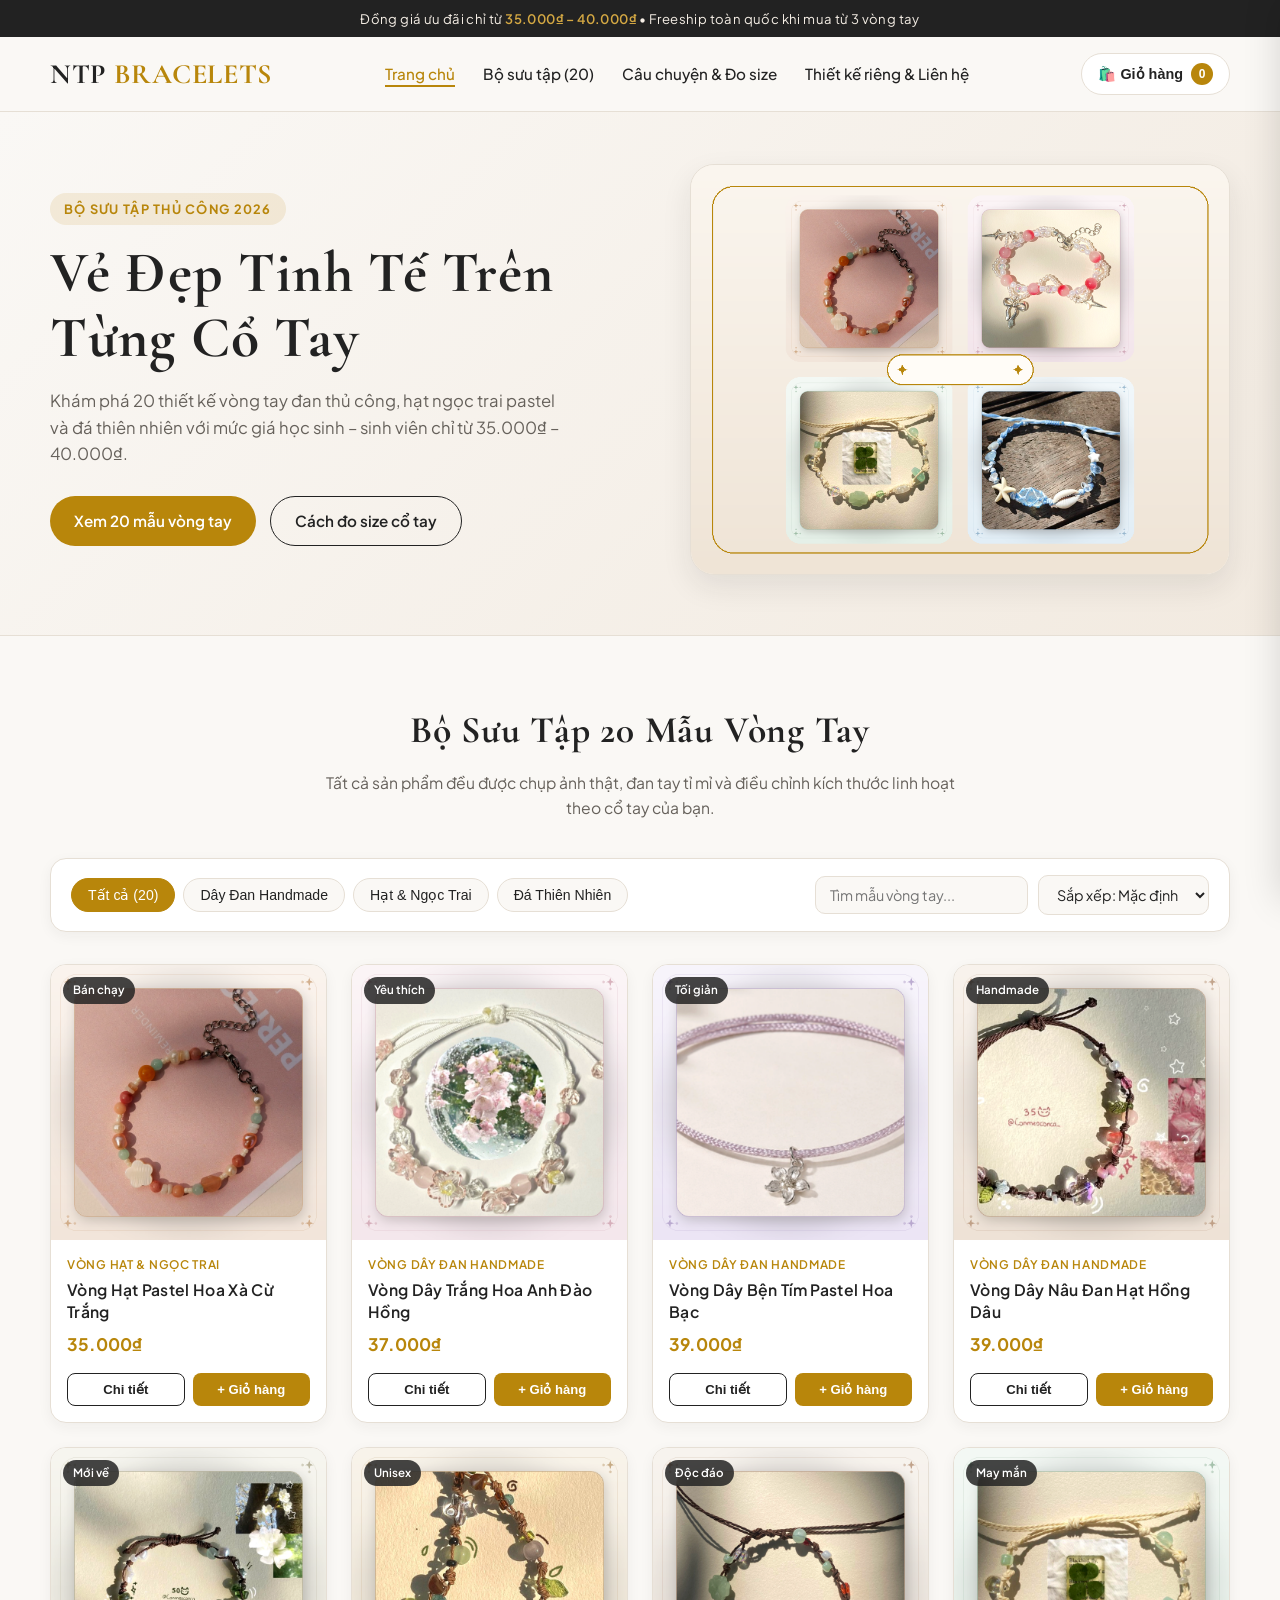
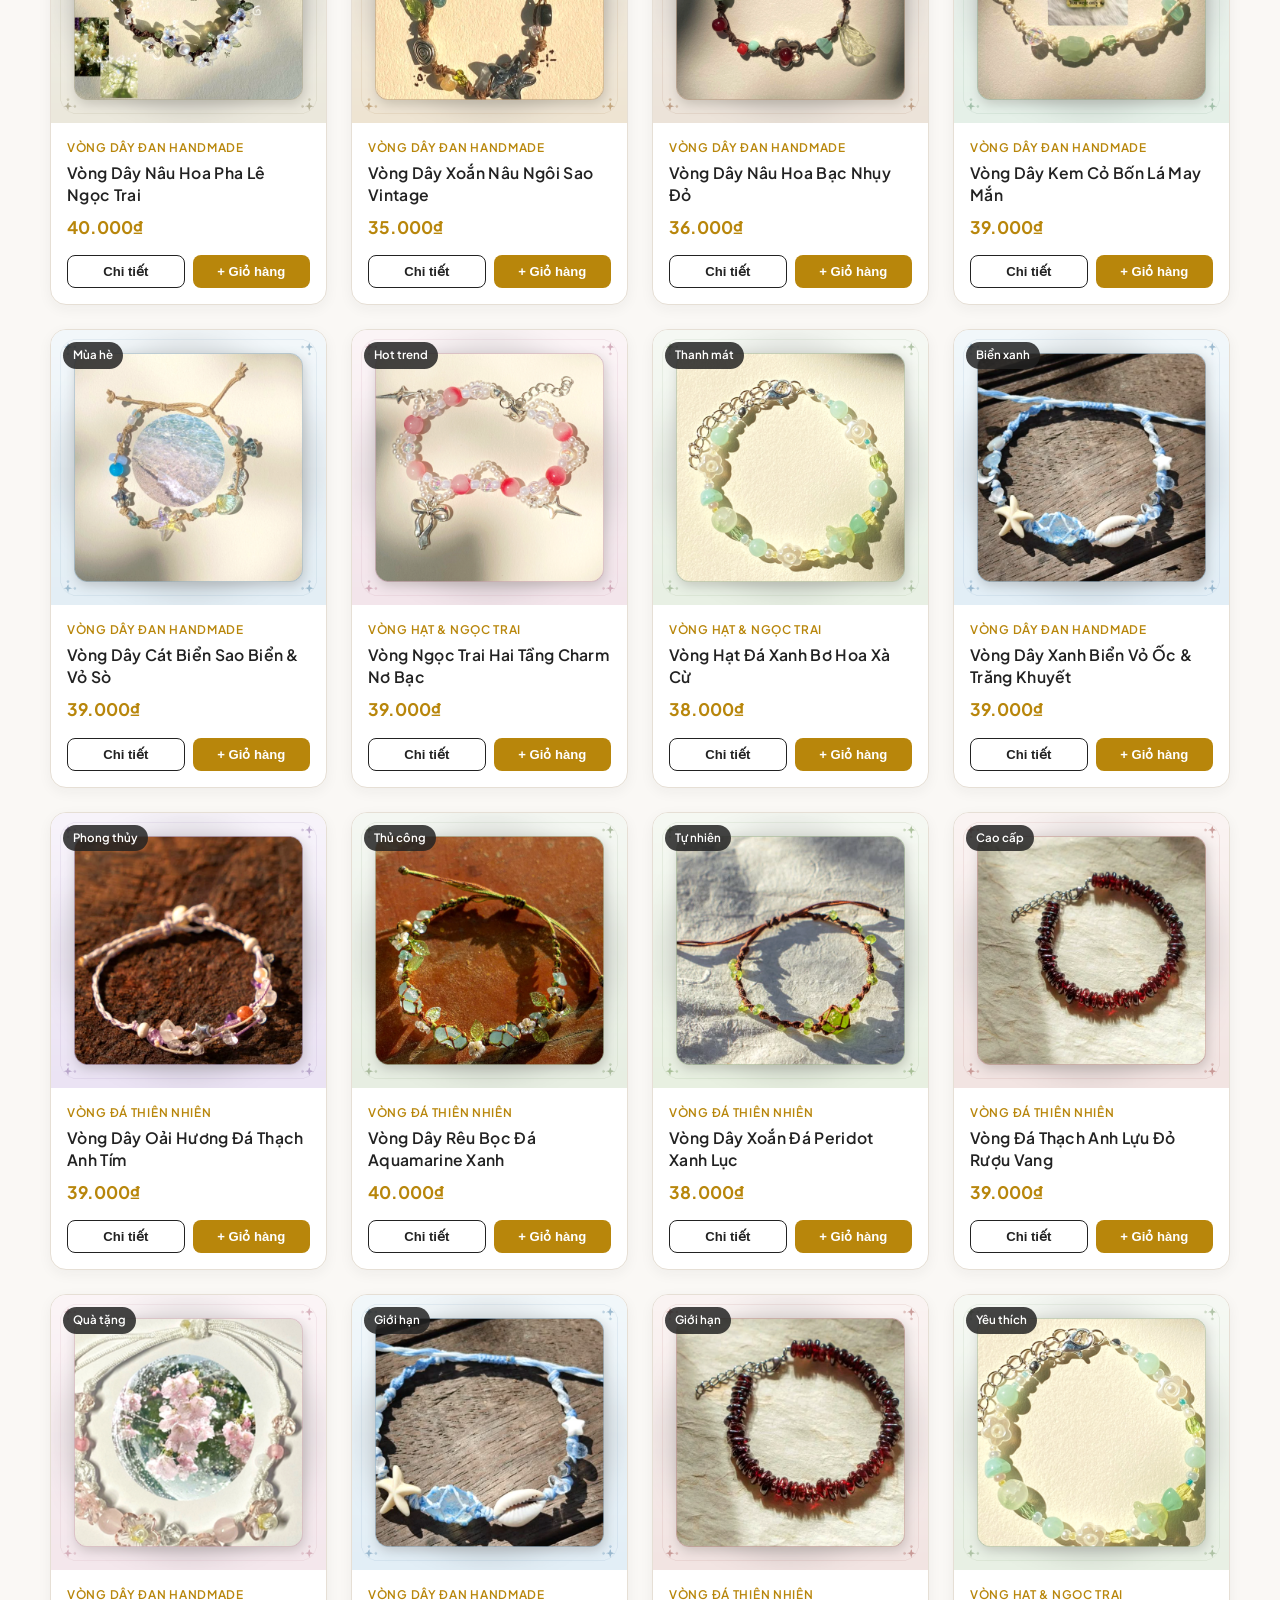
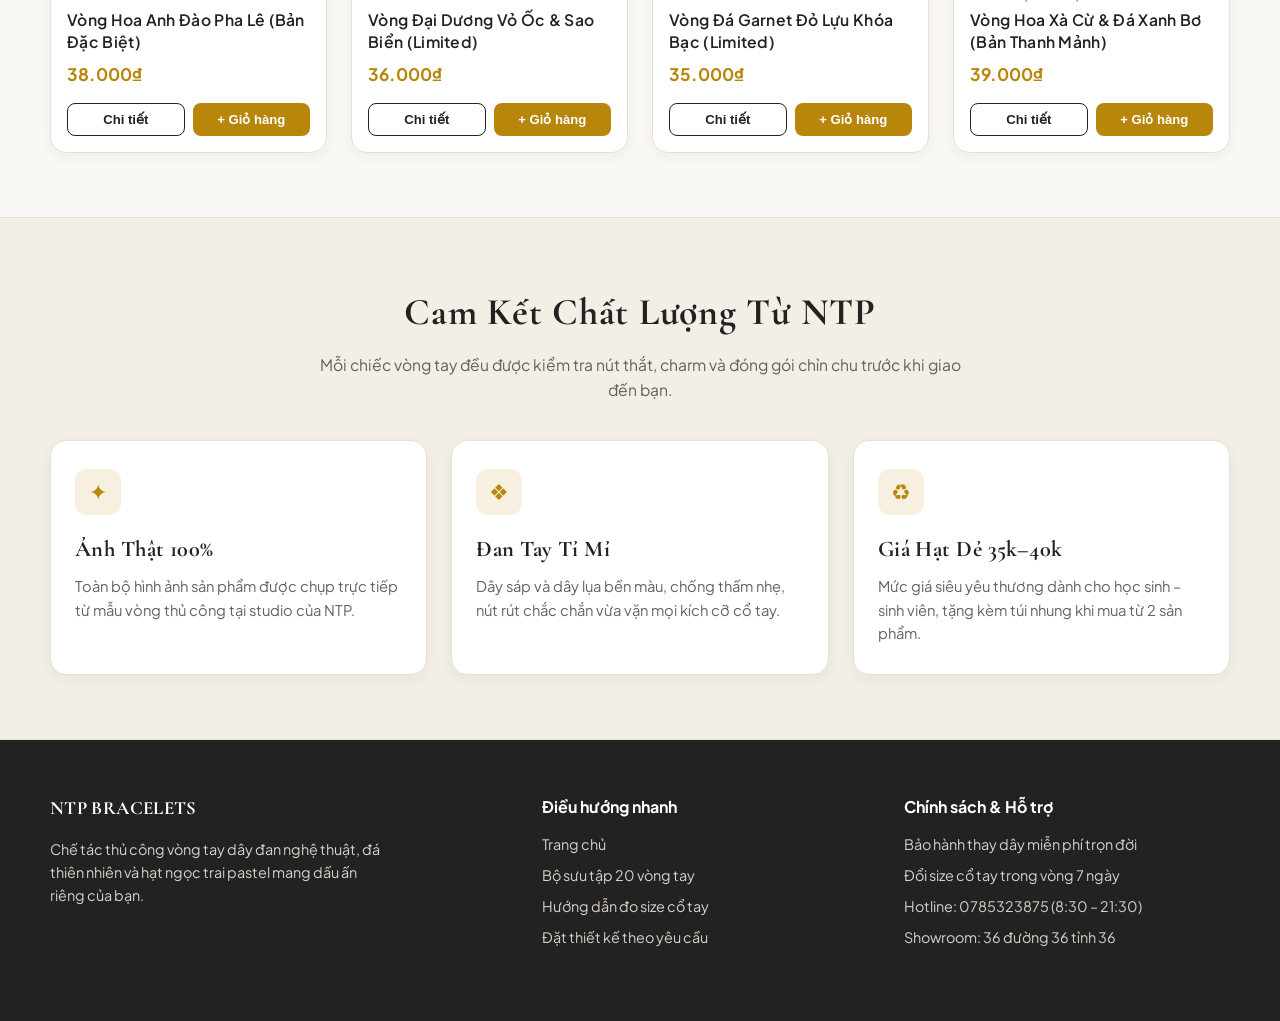
==== index.html @ 9c03d667 "first commit" ====
<!DOCTYPE html>
<html lang="vi">
<head>
  <meta charset="UTF-8">
  <meta name="viewport" content="width=device-width, initial-scale=1.0">
  <title>NTP Bracelets | Trang Sức Vòng Tay Thủ Công Tinh Tế</title>
  <link rel="stylesheet" href="Styles/style.css">
</head>
<body>
  <div class="top-bar">
    Đồng giá ưu đãi chỉ từ <span>35.000₫ – 40.000₫</span> • Freeship toàn quốc khi mua từ 3 vòng tay
  </div>
  <header class="site-header">
    <div class="container nav-wrapper">
      <a href="index.html" class="brand-logo">NTP <span>BRACELETS</span></a>
      <ul class="nav-links" id="navLinks">
        <li><a href="index.html" class="active">Trang chủ</a></li>
        <li><a href="products.html" >Bộ sưu tập (20)</a></li>
        <li><a href="about.html" >Câu chuyện & Đo size</a></li>
        <li><a href="contact.html" >Thiết kế riêng & Liên hệ</a></li>
      </ul>
      <div class="nav-actions">
        <button class="cart-btn" onclick="openCartDrawer()" aria-label="Mở giỏ hàng">
          🛍️ Giỏ hàng <span class="cart-badge" id="cartCount">0</span>
        </button>
        <button class="mobile-menu-btn" id="mobileMenuBtn" aria-label="Menu">☰</button>
      </div>
    </div>
  </header>

  <section class="hero">
    <div class="container hero-grid">
      <div>
        <span class="hero-tag">Bộ Sưu Tập Thủ Công 2026</span>
        <h1>Vẻ Đẹp Tinh Tế Trên Từng Cổ Tay</h1>
        <p>Khám phá 20 thiết kế vòng tay đan thủ công, hạt ngọc trai pastel và đá thiên nhiên với mức giá học sinh – sinh viên chỉ từ 35.000₫ – 40.000₫.</p>
        <div class="hero-cta-group">
          <a href="#featured" class="btn btn-primary">Xem 20 mẫu vòng tay</a>
          <a href="about.html" class="btn btn-outline">Cách đo size cổ tay</a>
        </div>
      </div>
      <div class="hero-media">
        <img src="Images/hero-banner.png" alt="Bộ sưu tập vòng tay NTP Bracelets">
      </div>
    </div>
  </section>

  <section class="section" id="featured">
    <div class="container">
      <div class="section-header">
        <h2>Bộ Sưu Tập 20 Mẫu Vòng Tay</h2>
        <p>Tất cả sản phẩm đều được chụp ảnh thật, đan tay tỉ mỉ và điều chỉnh kích thước linh hoạt theo cổ tay của bạn.</p>
      </div>

      <div class="toolbar">
        <div class="filter-pills">
          <button class="filter-btn active" data-category="Tất cả">Tất cả (20)</button>
          <button class="filter-btn" data-category="Vòng Dây Đan Handmade">Dây Đan Handmade</button>
          <button class="filter-btn" data-category="Vòng Hạt & Ngọc Trai">Hạt & Ngọc Trai</button>
          <button class="filter-btn" data-category="Vòng Đá Thiên Nhiên">Đá Thiên Nhiên</button>
        </div>
        <div class="toolbar-controls">
          <input type="text" id="searchInput" class="search-input" placeholder="Tìm mẫu vòng tay...">
          <select id="sortSelect" class="sort-select">
            <option value="default">Sắp xếp: Mặc định</option>
            <option value="price-asc">Giá: Thấp đến Cao</option>
            <option value="price-desc">Giá: Cao đến Thấp</option>
          </select>
        </div>
      </div>

      <div class="product-grid" id="productGrid"></div>
    </div>
  </section>

  <section class="section section-alt">
    <div class="container">
      <div class="section-header">
        <h2>Cam Kết Chất Lượng Từ NTP</h2>
        <p>Mỗi chiếc vòng tay đều được kiểm tra nút thắt, charm và đóng gói chỉn chu trước khi giao đến bạn.</p>
      </div>
      <div class="info-grid-3">
        <div class="feature-card">
          <div class="feature-icon">✦</div>
          <h3>Ảnh Thật 100%</h3>
          <p>Toàn bộ hình ảnh sản phẩm được chụp trực tiếp từ mẫu vòng thủ công tại studio của NTP.</p>
        </div>
        <div class="feature-card">
          <div class="feature-icon">❖</div>
          <h3>Đan Tay Tỉ Mỉ</h3>
          <p>Dây sáp và dây lụa bền màu, chống thấm nhẹ, nút rút chắc chắn vừa vặn mọi kích cỡ cổ tay.</p>
        </div>
        <div class="feature-card">
          <div class="feature-icon">♻</div>
          <h3>Giá Hạt Dẻ 35k–40k</h3>
          <p>Mức giá siêu yêu thương dành cho học sinh – sinh viên, tặng kèm túi nhung khi mua từ 2 sản phẩm.</p>
        </div>
      </div>
    </div>
  </section>

  <div class="backdrop" id="globalBackdrop" onclick="closeAllModals()"></div>

  <div class="modal" id="productModal" role="dialog" aria-modal="true">
    <div class="modal-grid">
      <div class="modal-img">
        <img id="modalImg" src="Images/bracelet-01.png" alt="Chi tiết vòng tay">
      </div>
      <div class="modal-content">
        <button class="close-btn" onclick="closeAllModals()" aria-label="Đóng">✕</button>
        <div class="product-cat" id="modalCat">Vòng Dây Đan Handmade</div>
        <h2 id="modalTitle" style="font-size:1.75rem; margin-bottom:8px;">Tên sản phẩm</h2>
        <div id="modalPrice" style="font-size:1.25rem; font-weight:700; color:var(--gold); margin-bottom:12px;">38.000₫</div>
        <p id="modalDesc" style="font-size:0.92rem; color:var(--text-muted); margin-bottom:10px;"></p>
        <p style="font-size:0.86rem; margin-bottom:14px;"><strong>Chất liệu:</strong> <span id="modalMaterial"></span></p>
        <div>
          <strong style="font-size:0.88rem;">Chọn kích thước cổ tay:</strong>
          <div class="size-options">
            <button type="button" class="size-chip" data-size="15cm">15cm</button>
            <button type="button" class="size-chip active" data-size="16cm">16cm</button>
            <button type="button" class="size-chip" data-size="17cm">17cm</button>
          </div>
        </div>
        <button class="btn btn-primary" id="modalAddToCart" style="width:100%;">Thêm vào giỏ hàng</button>
      </div>
    </div>
  </div>

  <aside class="cart-drawer" id="cartDrawer" aria-label="Giỏ hàng">
    <div class="cart-header">
      <h3 style="font-size:1.5rem;">Giỏ hàng của bạn</h3>
      <button class="close-btn" style="position:static;" onclick="closeAllModals()">✕</button>
    </div>
    <div class="cart-items" id="cartItemsList"></div>
    <div class="cart-footer">
      <div class="cart-total-row">
        <span>Tổng thanh toán:</span>
        <span id="cartTotal" style="color:var(--gold);">0₫</span>
      </div>
      <form id="checkoutForm">
        <div class="form-group" style="margin-bottom:10px;">
          <input type="text" id="custName" class="form-control" placeholder="Họ và tên người nhận" required>
        </div>
        <div class="form-group" style="margin-bottom:10px;">
          <input type="tel" id="custPhone" class="form-control" placeholder="Số điện thoại nhận hàng" required>
        </div>
        <div class="form-group" style="margin-bottom:12px;">
          <select id="payMethod" class="form-control">
            <option value="COD">Thanh toán khi nhận hàng (COD)</option>
            <option value="BANK">Chuyển khoản ngân hàng / QR</option>
          </select>
        </div>
        <button type="submit" class="btn btn-primary" style="width:100%;">Xác nhận đặt hàng</button>
      </form>
    </div>
  </aside>

  <footer class="site-footer">
    <div class="container">
      <div class="footer-grid">
        <div>
          <h3>NTP BRACELETS</h3>
          <p style="font-size:0.9rem; max-width:340px;">Chế tác thủ công vòng tay dây đan nghệ thuật, đá thiên nhiên và hạt ngọc trai pastel mang dấu ấn riêng của bạn.</p>
        </div>
        <div>
          <h4>Điều hướng nhanh</h4>
          <ul>
            <li><a href="index.html">Trang chủ</a></li>
            <li><a href="products.html">Bộ sưu tập 20 vòng tay</a></li>
            <li><a href="about.html">Hướng dẫn đo size cổ tay</a></li>
            <li><a href="contact.html">Đặt thiết kế theo yêu cầu</a></li>
          </ul>
        </div>
        <div>
          <h4>Chính sách & Hỗ trợ</h4>
          <ul>
            <li>Bảo hành thay dây miễn phí trọn đời</li>
            <li>Đổi size cổ tay trong vòng 7 ngày</li>
            <li>Hotline: 0785323875 (8:30 – 21:30)</li>
            <li>Showroom: 36 đường 36 tỉnh 36</li>
          </ul>
        </div>
      </div>
    </div>
  </footer>

  <script src="Scripts/main.js"></script>
</body>
</html>
---- Styles/style.css ----
/* ==========================================================================
   NTP BRACELETS - Stylesheet Chính (UTF-8)
   Thư mục: Styles/style.css
   ========================================================================== */
@import url('https://fonts.googleapis.com/css2?family=Cormorant+Garamond:ital,wght@0,500;0,600;0,700;1,500&family=Plus+Jakarta+Sans:wght@400;500;600;700&display=swap');

:root {
  --bg-cream: #FAF8F5;
  --bg-sand: #F3EEE6;
  --surface: #FFFFFF;
  --gold: #B8860B;
  --gold-light: #D4A843;
  --gold-soft: rgba(184, 134, 11, 0.12);
  --charcoal: #222222;
  --text-muted: #66615B;
  --border: #E6DFD5;
  --shadow-sm: 0 4px 14px rgba(34, 34, 34, 0.05);
  --shadow-md: 0 12px 30px rgba(34, 34, 34, 0.09);
  --radius: 16px;
  --transition: all 0.28s cubic-bezier(0.25, 0.8, 0.25, 1);
}

* {
  box-sizing: border-box;
  margin: 0;
  padding: 0;
}

html {
  scroll-behavior: smooth;
}

body {
  font-family: 'Plus Jakarta Sans', -apple-system, BlinkMacSystemFont, sans-serif;
  background-color: var(--bg-cream);
  color: var(--charcoal);
  line-height: 1.6;
  overflow-x: hidden;
}

h1, h2, h3, .brand-logo {
  font-family: 'Cormorant Garamond', Georgia, serif;
  letter-spacing: 0.02em;
}

a {
  text-decoration: none;
  color: inherit;
}

img {
  max-width: 100%;
  display: block;
}

.container {
  width: 100%;
  max-width: 1220px;
  margin: 0 auto;
  padding: 0 20px;
}

/* Top Announcement Bar */
.top-bar {
  background: var(--charcoal);
  color: #F6EFE6;
  text-align: center;
  font-size: 0.82rem;
  padding: 8px 16px;
  letter-spacing: 0.03em;
}

.top-bar span {
  color: var(--gold-light);
  font-weight: 600;
}

/* Header & Navigation */
.site-header {
  position: sticky;
  top: 0;
  z-index: 900;
  background: rgba(250, 248, 245, 0.94);
  backdrop-filter: blur(12px);
  border-bottom: 1px solid var(--border);
}

.nav-wrapper {
  display: flex;
  align-items: center;
  justify-content: space-between;
  height: 74px;
  gap: 20px;
}

.brand-logo {
  font-size: 1.75rem;
  font-weight: 700;
  color: var(--charcoal);
  display: flex;
  align-items: center;
  gap: 8px;
}

.brand-logo span {
  color: var(--gold);
}

.nav-links {
  display: flex;
  align-items: center;
  gap: 28px;
  list-style: none;
}

.nav-links a {
  font-size: 0.95rem;
  font-weight: 500;
  color: var(--charcoal);
  position: relative;
  padding: 4px 0;
  transition: var(--transition);
}

.nav-links a:hover,
.nav-links a.active {
  color: var(--gold);
}

.nav-links a::after {
  content: "";
  position: absolute;
  left: 0;
  bottom: 0;
  width: 0;
  height: 2px;
  background: var(--gold);
  transition: var(--transition);
}

.nav-links a:hover::after,
.nav-links a.active::after {
  width: 100%;
}

.nav-actions {
  display: flex;
  align-items: center;
  gap: 12px;
}

.cart-btn {
  display: inline-flex;
  align-items: center;
  gap: 8px;
  background: var(--surface);
  border: 1px solid var(--border);
  padding: 9px 16px;
  border-radius: 999px;
  font-weight: 600;
  font-size: 0.9rem;
  cursor: pointer;
  transition: var(--transition);
  color: var(--charcoal);
}

.cart-btn:hover {
  border-color: var(--gold);
  color: var(--gold);
  box-shadow: var(--shadow-sm);
}

.cart-badge {
  background: var(--gold);
  color: #fff;
  font-size: 0.75rem;
  font-weight: 700;
  min-width: 22px;
  height: 22px;
  border-radius: 50%;
  display: inline-flex;
  align-items: center;
  justify-content: center;
  padding: 0 5px;
}

.mobile-menu-btn {
  display: none;
  background: none;
  border: 1px solid var(--border);
  border-radius: 8px;
  padding: 7px 11px;
  font-size: 1.2rem;
  cursor: pointer;
}

/* Hero Section */
.hero {
  padding: 52px 0 60px;
  background: linear-gradient(135deg, #FAF8F5 0%, #F2EAE0 100%);
  border-bottom: 1px solid var(--border);
}

.hero-grid {
  display: grid;
  grid-template-columns: 1.05fr 0.95fr;
  align-items: center;
  gap: 44px;
}

.hero-tag {
  display: inline-block;
  background: var(--gold-soft);
  color: var(--gold);
  font-size: 0.8rem;
  font-weight: 700;
  text-transform: uppercase;
  letter-spacing: 0.1em;
  padding: 6px 14px;
  border-radius: 999px;
  margin-bottom: 16px;
}

.hero h1 {
  font-size: clamp(2.4rem, 4.5vw, 3.6rem);
  line-height: 1.12;
  margin-bottom: 18px;
  color: var(--charcoal);
}

.hero p {
  color: var(--text-muted);
  font-size: 1.04rem;
  max-width: 520px;
  margin-bottom: 28px;
}

.hero-cta-group {
  display: flex;
  flex-wrap: wrap;
  gap: 14px;
}

.btn {
  display: inline-flex;
  align-items: center;
  justify-content: center;
  gap: 8px;
  padding: 12px 24px;
  border-radius: 999px;
  font-weight: 600;
  font-size: 0.95rem;
  cursor: pointer;
  border: none;
  transition: var(--transition);
}

.btn-primary {
  background: var(--gold);
  color: #fff;
}

.btn-primary:hover {
  background: #9B7008;
  transform: translateY(-2px);
  box-shadow: 0 8px 20px rgba(184, 134, 11, 0.25);
}

.btn-outline {
  background: transparent;
  border: 1.5px solid var(--charcoal);
  color: var(--charcoal);
}

.btn-outline:hover {
  background: var(--charcoal);
  color: #fff;
}

.hero-media {
  position: relative;
  border-radius: 24px;
  overflow: hidden;
  box-shadow: var(--shadow-md);
  border: 1px solid var(--border);
  background: #FAF5EE;
}

.hero-media img {
  width: 100%;
  height: auto;
  object-fit: cover;
}

/* Section Headers */
.section {
  padding: 64px 0;
}

.section-alt {
  background: var(--bg-sand);
  border-top: 1px solid var(--border);
  border-bottom: 1px solid var(--border);
}

.section-header {
  text-align: center;
  max-width: 660px;
  margin: 0 auto 38px;
}

.section-header h2 {
  font-size: 2.35rem;
  margin-bottom: 10px;
}

.section-header p {
  color: var(--text-muted);
  font-size: 0.98rem;
}

/* Filter & Search Bar */
.toolbar {
  display: flex;
  flex-wrap: wrap;
  align-items: center;
  justify-content: space-between;
  gap: 16px;
  margin-bottom: 32px;
  background: var(--surface);
  padding: 16px 20px;
  border-radius: var(--radius);
  border: 1px solid var(--border);
  box-shadow: var(--shadow-sm);
}

.filter-pills {
  display: flex;
  flex-wrap: wrap;
  gap: 8px;
}

.filter-btn {
  padding: 8px 16px;
  border-radius: 999px;
  border: 1px solid var(--border);
  background: var(--bg-cream);
  color: var(--charcoal);
  font-size: 0.88rem;
  font-weight: 500;
  cursor: pointer;
  transition: var(--transition);
}

.filter-btn:hover,
.filter-btn.active {
  background: var(--gold);
  color: #fff;
  border-color: var(--gold);
}

.toolbar-controls {
  display: flex;
  flex-wrap: wrap;
  gap: 10px;
  align-items: center;
}

.search-input,
.sort-select,
.form-control {
  padding: 9px 14px;
  border-radius: 10px;
  border: 1px solid var(--border);
  background: var(--bg-cream);
  font-family: inherit;
  font-size: 0.9rem;
  color: var(--charcoal);
  outline: none;
  transition: var(--transition);
}

.search-input:focus,
.sort-select:focus,
.form-control:focus {
  border-color: var(--gold);
  background: #fff;
}

/* Product Grid & Cards (20 Products) */
.product-grid {
  display: grid;
  grid-template-columns: repeat(4, 1fr);
  gap: 24px;
}

.product-card {
  background: var(--surface);
  border: 1px solid var(--border);
  border-radius: var(--radius);
  overflow: hidden;
  display: flex;
  flex-direction: column;
  transition: var(--transition);
  box-shadow: var(--shadow-sm);
}

.product-card:hover {
  transform: translateY(-5px);
  box-shadow: var(--shadow-md);
  border-color: #D6C7B2;
}

.product-thumb {
  position: relative;
  aspect-ratio: 1 / 1;
  overflow: hidden;
  background: #FAF6F0;
  cursor: pointer;
}

.product-thumb img {
  width: 100%;
  height: 100%;
  object-fit: cover;
  transition: transform 0.45s ease;
}

.product-card:hover .product-thumb img {
  transform: scale(1.04);
}

.product-badge {
  position: absolute;
  top: 12px;
  left: 12px;
  background: rgba(34, 34, 34, 0.84);
  color: #fff;
  font-size: 0.72rem;
  font-weight: 600;
  padding: 4px 10px;
  border-radius: 999px;
  z-index: 2;
}

.product-body {
  padding: 16px;
  display: flex;
  flex-direction: column;
  flex: 1;
}

.product-cat {
  font-size: 0.74rem;
  text-transform: uppercase;
  letter-spacing: 0.06em;
  color: var(--gold);
  font-weight: 600;
  margin-bottom: 4px;
}

.product-title {
  font-family: 'Plus Jakarta Sans', sans-serif;
  font-size: 0.98rem;
  font-weight: 600;
  margin-bottom: 8px;
  color: var(--charcoal);
  cursor: pointer;
  line-height: 1.4;
}

.product-title:hover {
  color: var(--gold);
}

.product-price {
  font-size: 1.08rem;
  font-weight: 700;
  color: var(--gold);
  margin-bottom: 14px;
}

.product-actions {
  margin-top: auto;
  display: grid;
  grid-template-columns: 1fr 1fr;
  gap: 8px;
}

.btn-sm {
  padding: 8px 10px;
  font-size: 0.82rem;
  border-radius: 8px;
}

/* Info Cards / Features / Size Guide */
.info-grid-3 {
  display: grid;
  grid-template-columns: repeat(3, 1fr);
  gap: 24px;
}

.feature-card {
  background: var(--surface);
  border: 1px solid var(--border);
  border-radius: var(--radius);
  padding: 28px 24px;
  box-shadow: var(--shadow-sm);
}

.feature-icon {
  width: 46px;
  height: 46px;
  border-radius: 12px;
  background: var(--gold-soft);
  color: var(--gold);
  display: flex;
  align-items: center;
  justify-content: center;
  font-size: 1.35rem;
  margin-bottom: 16px;
}

.feature-card h3 {
  font-size: 1.4rem;
  margin-bottom: 8px;
}

.feature-card p {
  color: var(--text-muted);
  font-size: 0.92rem;
}

/* Tables (Size Guide) */
.size-table-wrap {
  overflow-x: auto;
  background: var(--surface);
  border-radius: var(--radius);
  border: 1px solid var(--border);
  box-shadow: var(--shadow-sm);
}

.size-table {
  width: 100%;
  border-collapse: collapse;
  text-align: left;
}

.size-table th,
.size-table td {
  padding: 14px 18px;
  border-bottom: 1px solid var(--border);
  font-size: 0.93rem;
}

.size-table th {
  background: var(--bg-sand);
  font-weight: 700;
}

/* Contact / Custom Design Layout */
.two-col-grid {
  display: grid;
  grid-template-columns: 1fr 1fr;
  gap: 36px;
  align-items: start;
}

.card-box {
  background: var(--surface);
  border: 1px solid var(--border);
  border-radius: var(--radius);
  padding: 28px;
  box-shadow: var(--shadow-sm);
}

.form-group {
  margin-bottom: 16px;
}

.form-group label {
  display: block;
  font-size: 0.88rem;
  font-weight: 600;
  margin-bottom: 6px;
}

.form-group .form-control {
  width: 100%;
}

/* Modal & Cart Drawer */
.backdrop {
  position: fixed;
  inset: 0;
  background: rgba(20, 18, 15, 0.55);
  z-index: 1000;
  opacity: 0;
  visibility: hidden;
  transition: var(--transition);
}

.backdrop.open {
  opacity: 1;
  visibility: visible;
}

.modal {
  position: fixed;
  top: 50%;
  left: 50%;
  transform: translate(-50%, -46%) scale(0.96);
  width: 92%;
  max-width: 740px;
  background: var(--surface);
  border-radius: 20px;
  z-index: 1010;
  opacity: 0;
  visibility: hidden;
  transition: var(--transition);
  overflow: hidden;
  box-shadow: 0 24px 60px rgba(0, 0, 0, 0.22);
}

.modal.open {
  opacity: 1;
  visibility: visible;
  transform: translate(-50%, -50%) scale(1);
}

.modal-grid {
  display: grid;
  grid-template-columns: 1fr 1fr;
}

.modal-img img {
  width: 100%;
  height: 100%;
  min-height: 330px;
  object-fit: cover;
}

.modal-content {
  padding: 28px;
  position: relative;
}

.close-btn {
  position: absolute;
  top: 14px;
  right: 16px;
  width: 34px;
  height: 34px;
  border-radius: 50%;
  border: 1px solid var(--border);
  background: var(--bg-cream);
  font-size: 1.1rem;
  cursor: pointer;
}

.size-options {
  display: flex;
  gap: 10px;
  margin: 12px 0 20px;
}

.size-chip {
  padding: 8px 16px;
  border-radius: 8px;
  border: 1.5px solid var(--border);
  background: var(--bg-cream);
  font-weight: 600;
  cursor: pointer;
  transition: var(--transition);
}

.size-chip.active {
  border-color: var(--gold);
  background: var(--gold-soft);
  color: var(--gold);
}

/* Cart Drawer */
.cart-drawer {
  position: fixed;
  top: 0;
  right: -430px;
  width: 100%;
  max-width: 420px;
  height: 100vh;
  background: var(--surface);
  z-index: 1020;
  display: flex;
  flex-direction: column;
  box-shadow: -10px 0 35px rgba(0, 0, 0, 0.15);
  transition: right 0.32s ease;
}

.cart-drawer.open {
  right: 0;
}

.cart-header {
  padding: 20px 24px;
  border-bottom: 1px solid var(--border);
  display: flex;
  align-items: center;
  justify-content: space-between;
}

.cart-items {
  flex: 1;
  overflow-y: auto;
  padding: 20px 24px;
}

.cart-item {
  display: flex;
  gap: 14px;
  padding-bottom: 16px;
  margin-bottom: 16px;
  border-bottom: 1px solid var(--border);
}

.cart-item img {
  width: 68px;
  height: 68px;
  border-radius: 10px;
  object-fit: cover;
  border: 1px solid var(--border);
}

.cart-item-info {
  flex: 1;
}

.qty-controls {
  display: inline-flex;
  align-items: center;
  gap: 10px;
  margin-top: 8px;
  background: var(--bg-cream);
  border: 1px solid var(--border);
  border-radius: 6px;
  padding: 2px 8px;
}

.qty-controls button {
  background: none;
  border: none;
  font-weight: 700;
  cursor: pointer;
  padding: 2px 5px;
}

.cart-footer {
  padding: 20px 24px;
  border-top: 1px solid var(--border);
  background: var(--bg-cream);
}

.cart-total-row {
  display: flex;
  justify-content: space-between;
  font-weight: 700;
  font-size: 1.1rem;
  margin-bottom: 14px;
}

/* Toast Notification */
.toast {
  position: fixed;
  bottom: 24px;
  right: 24px;
  background: var(--charcoal);
  color: #fff;
  padding: 13px 20px;
  border-radius: 12px;
  font-size: 0.9rem;
  font-weight: 500;
  box-shadow: var(--shadow-md);
  z-index: 1200;
  transform: translateY(100px);
  opacity: 0;
  transition: var(--transition);
}

.toast.show {
  transform: translateY(0);
  opacity: 1;
}

/* Footer */
.site-footer {
  background: var(--charcoal);
  color: #D8D1C7;
  padding: 54px 0 28px;
}

.footer-grid {
  display: grid;
  grid-template-columns: 1.4fr 1fr 1fr;
  gap: 36px;
  margin-bottom: 36px;
}

.site-footer h3,
.site-footer h4 {
  color: #fff;
  margin-bottom: 14px;
}

.site-footer ul {
  list-style: none;
}

.site-footer li {
  margin-bottom: 8px;
  font-size: 0.9rem;
}

.site-footer a:hover {
  color: var(--gold-light);
}

.footer-bottom {
  border-top: 1px solid rgba(255, 255, 255, 0.12);
  padding-top: 20px;
  text-align: center;
  font-size: 0.84rem;
  color: #9E968B;
}

/* Responsive Breakpoints */
@media (max-width: 992px) {
  .product-grid {
    grid-template-columns: repeat(2, 1fr);
  }
  .hero-grid,
  .two-col-grid {
    grid-template-columns: 1fr;
  }
  .info-grid-3,
  .footer-grid {
    grid-template-columns: 1fr;
  }
}

@media (max-width: 768px) {
  .nav-links {
    display: none;
    position: absolute;
    top: 74px;
    left: 0;
    right: 0;
    background: var(--surface);
    flex-direction: column;
    padding: 20px;
    border-bottom: 1px solid var(--border);
  }
  .nav-links.open {
    display: flex;
  }
  .mobile-menu-btn {
    display: inline-block;
  }
  .modal-grid {
    grid-template-columns: 1fr;
  }
}

@media (max-width: 520px) {
  .product-grid {
    grid-template-columns: 1fr;
  }
}
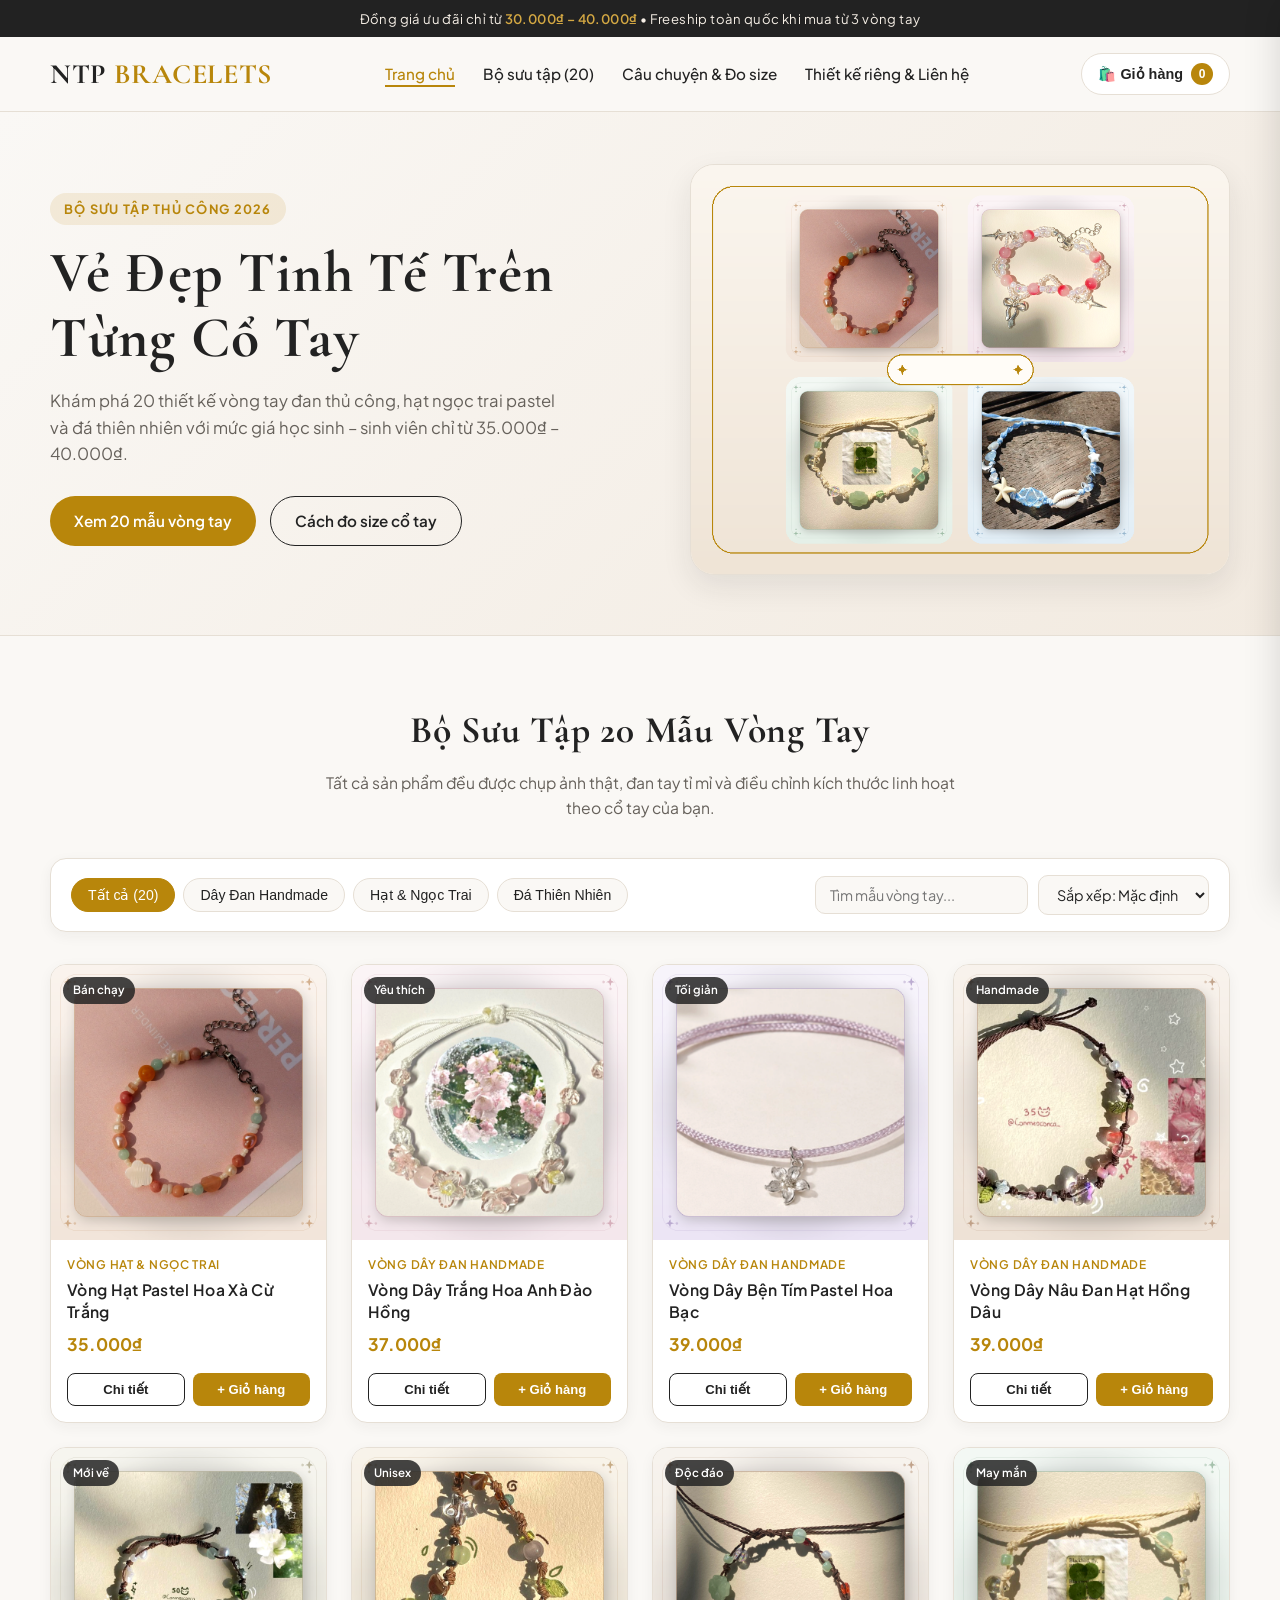
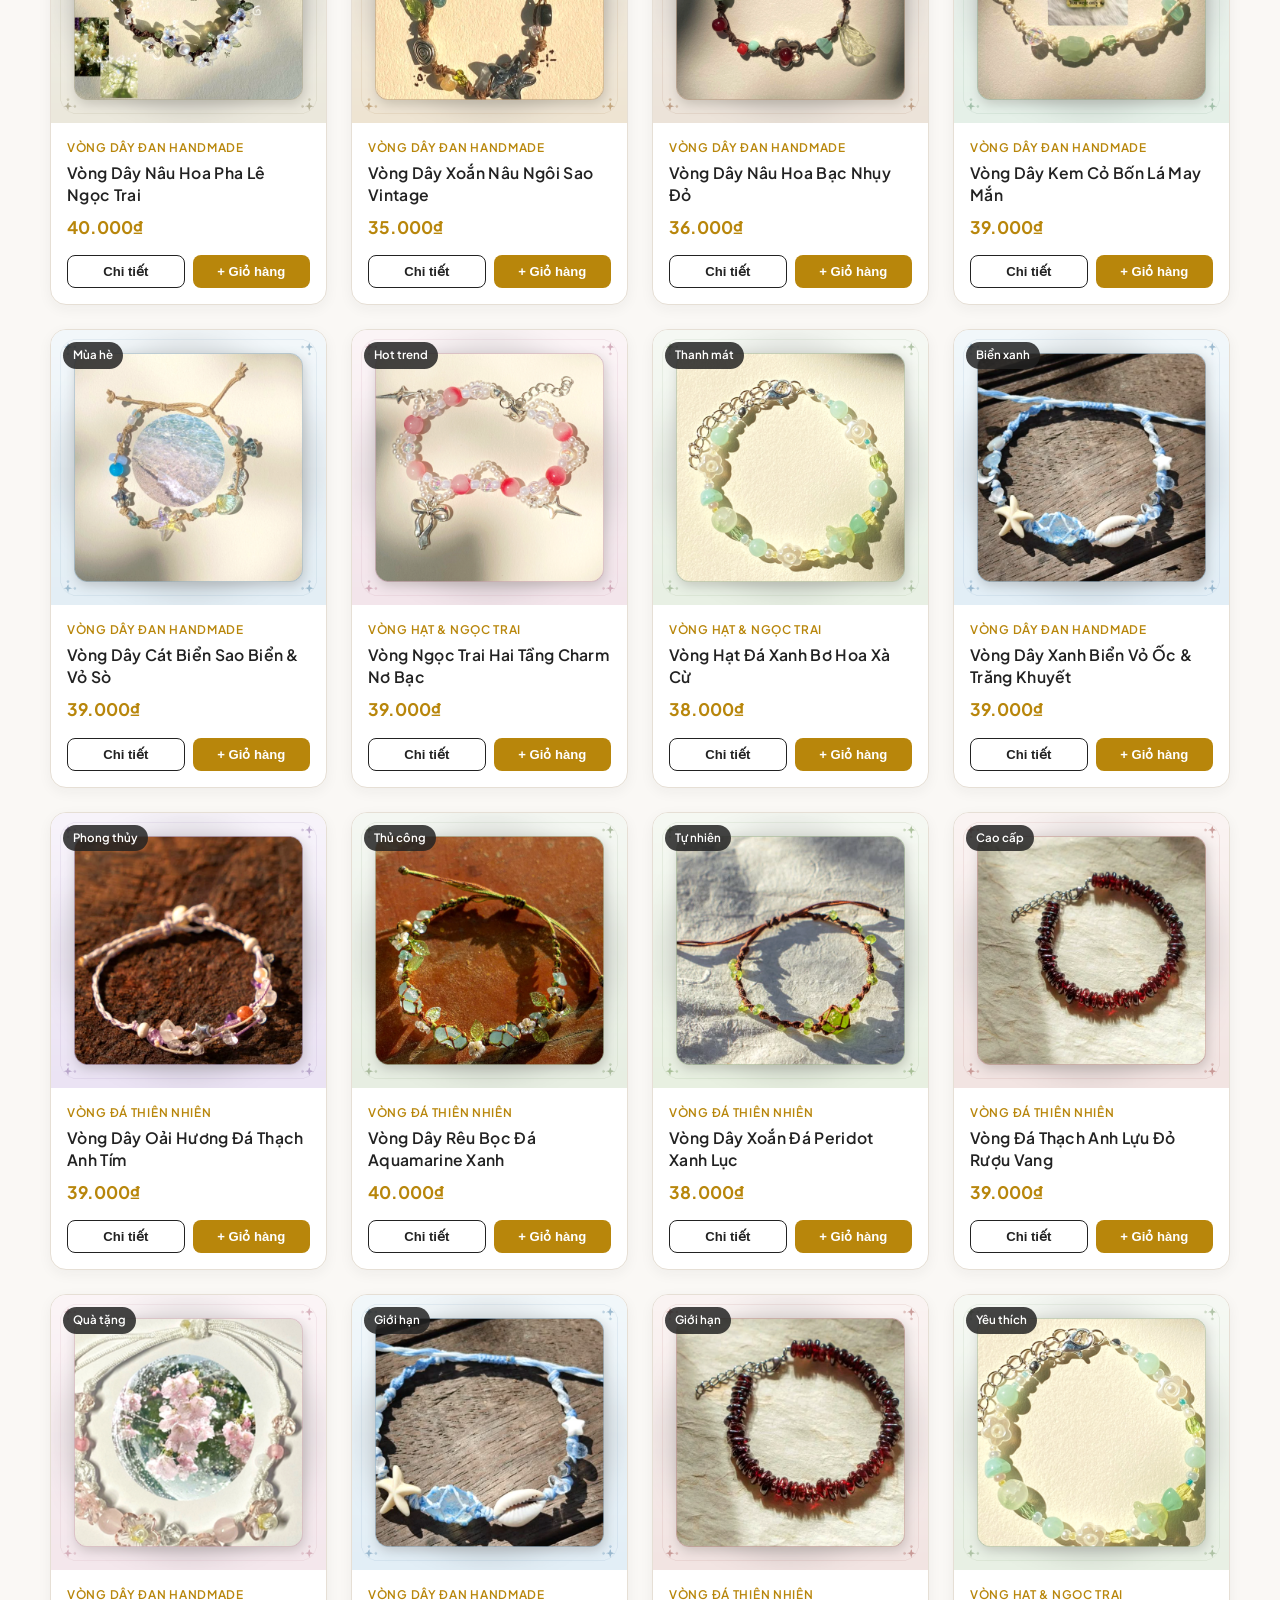
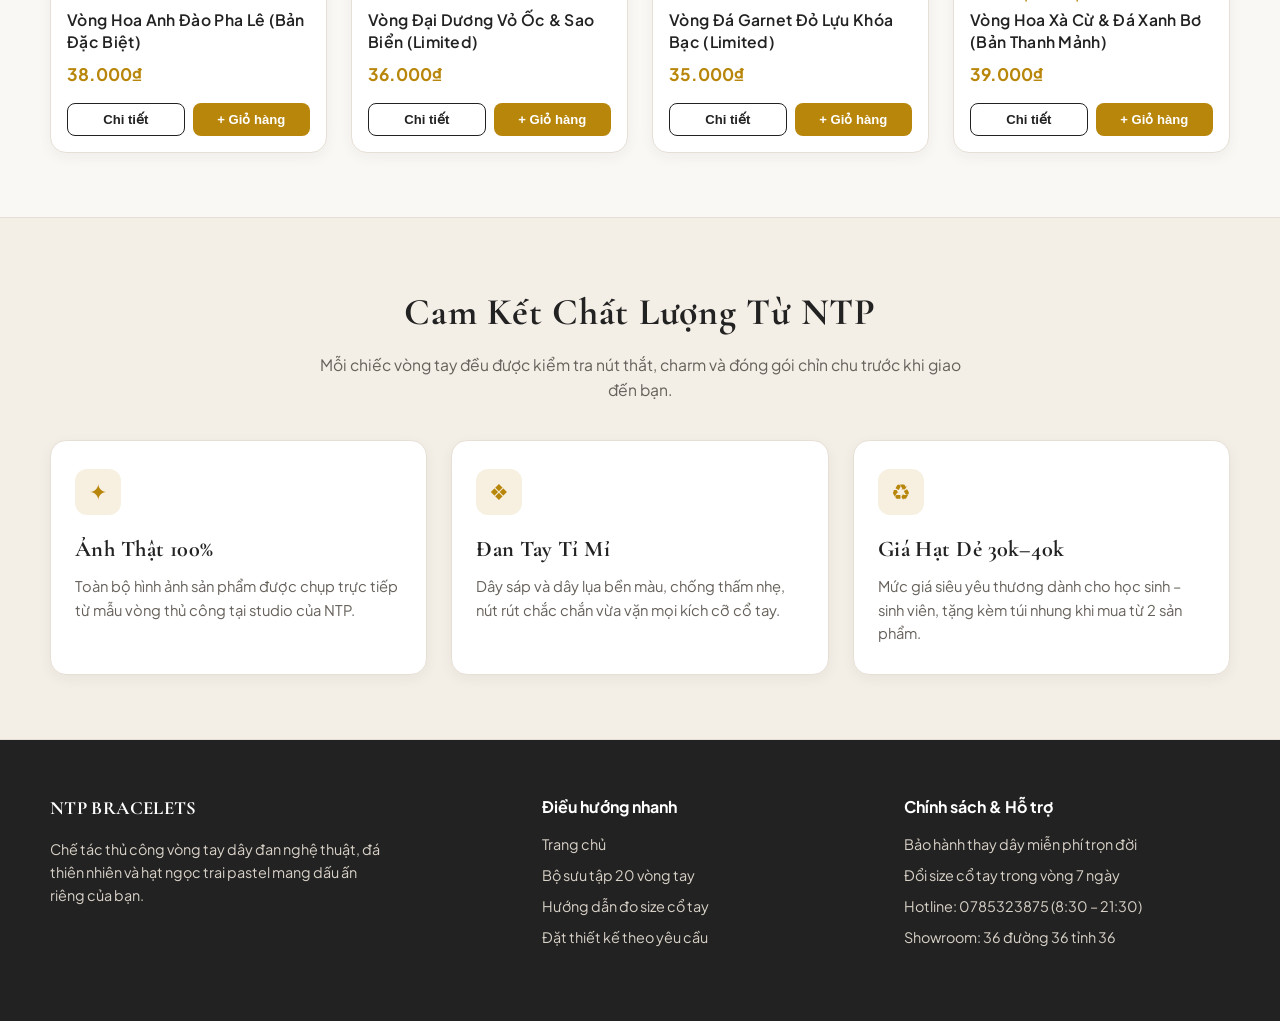
==== commit f66fd2d6: "doi gia uu dai" ====
--- a/index.html
+++ b/index.html
@@ -8,7 +8,7 @@
 </head>
 <body>
   <div class="top-bar">
-    Đồng giá ưu đãi chỉ từ <span>35.000₫ – 40.000₫</span> • Freeship toàn quốc khi mua từ 3 vòng tay
+    Đồng giá ưu đãi chỉ từ <span>30.000₫ – 40.000₫</span> • Freeship toàn quốc khi mua từ 3 vòng tay
   </div>
   <header class="site-header">
     <div class="container nav-wrapper">
@@ -92,7 +92,7 @@
         </div>
         <div class="feature-card">
           <div class="feature-icon">♻</div>
-          <h3>Giá Hạt Dẻ 35k–40k</h3>
+          <h3>Giá Hạt Dẻ 30k–40k</h3>
           <p>Mức giá siêu yêu thương dành cho học sinh – sinh viên, tặng kèm túi nhung khi mua từ 2 sản phẩm.</p>
         </div>
       </div>
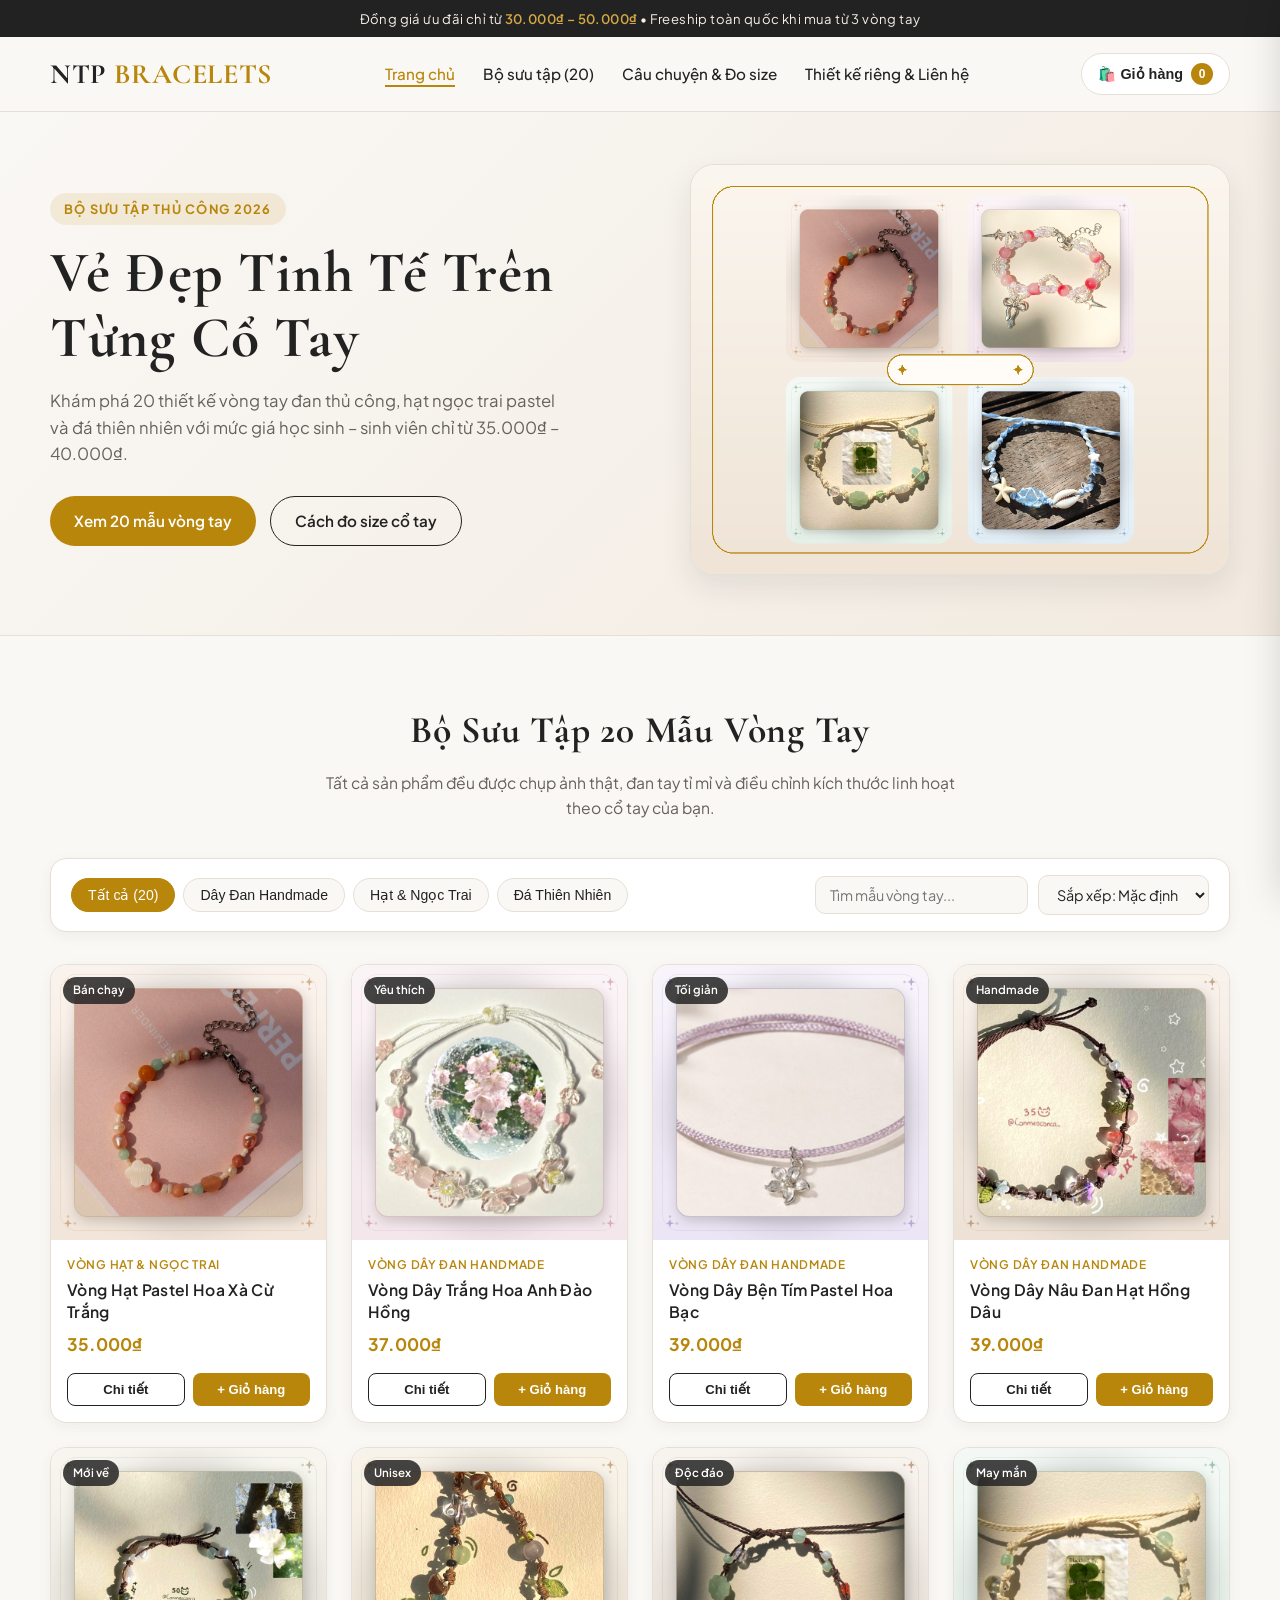
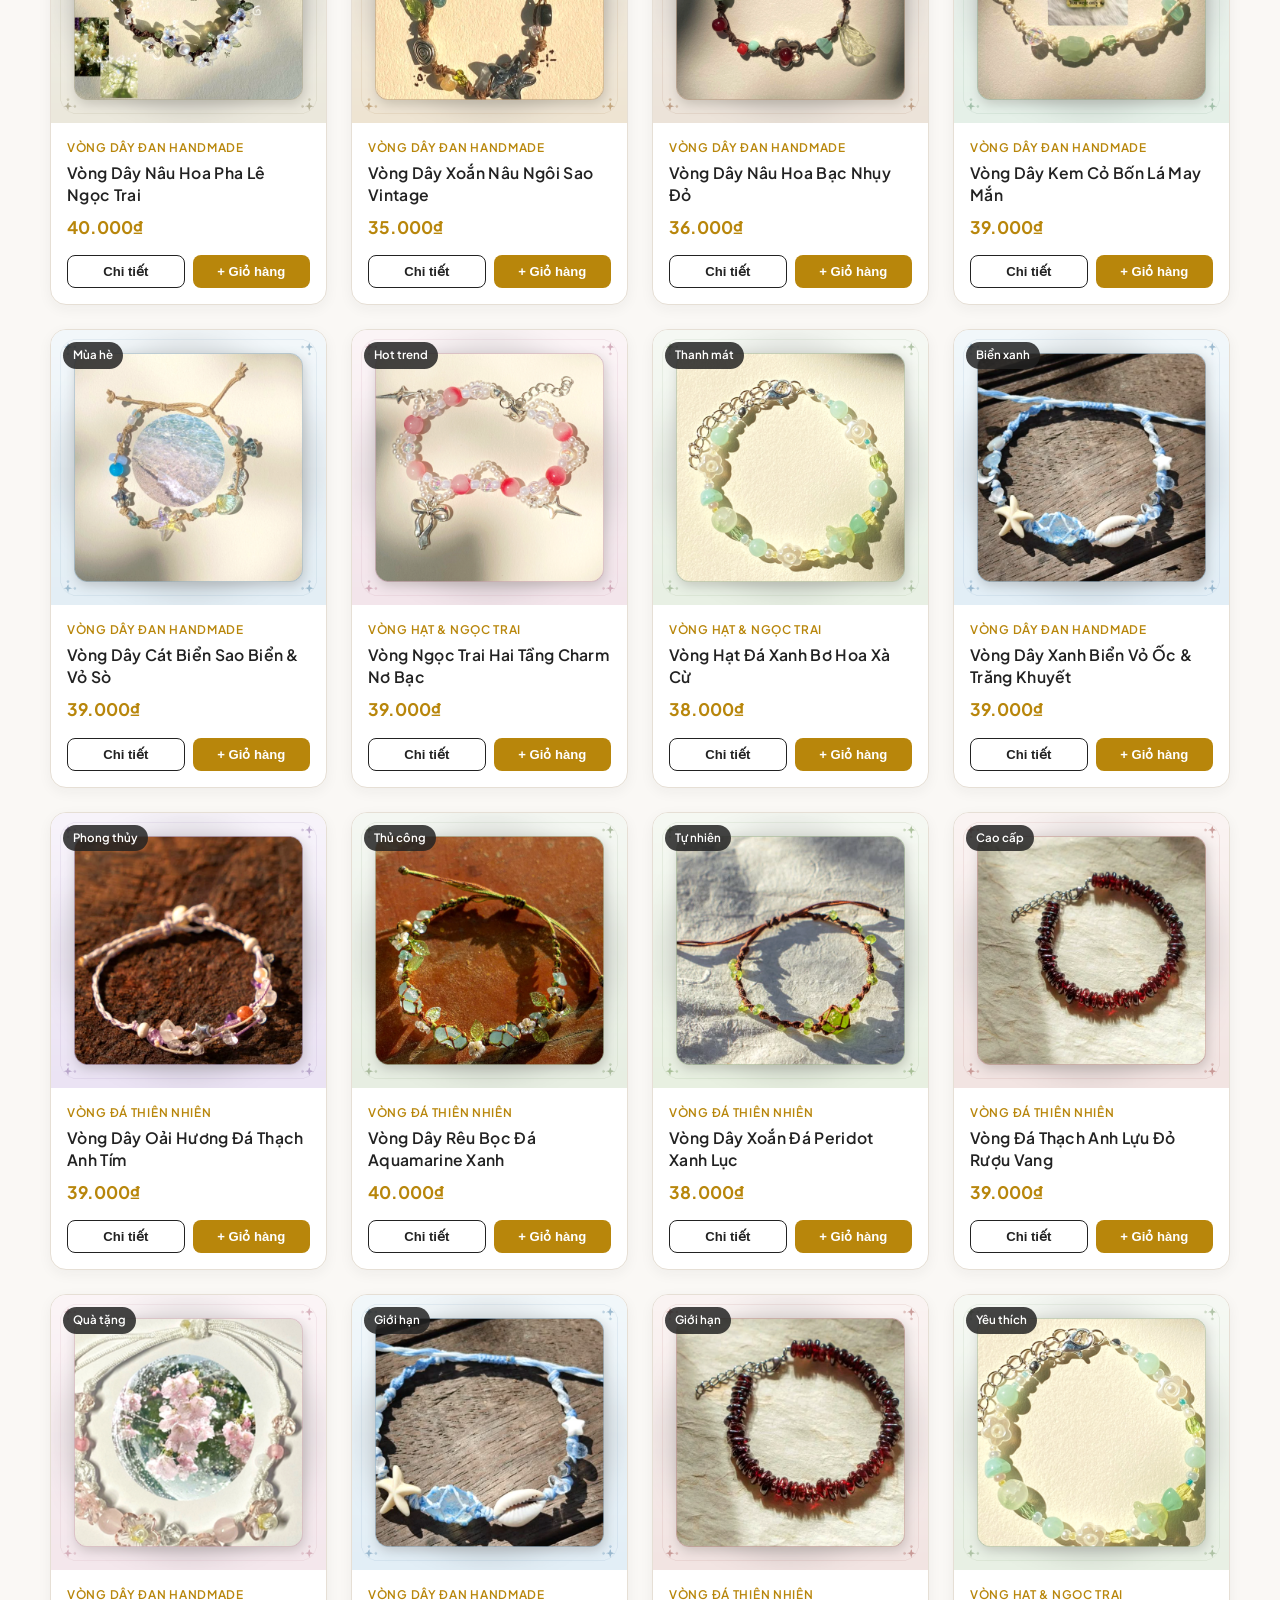
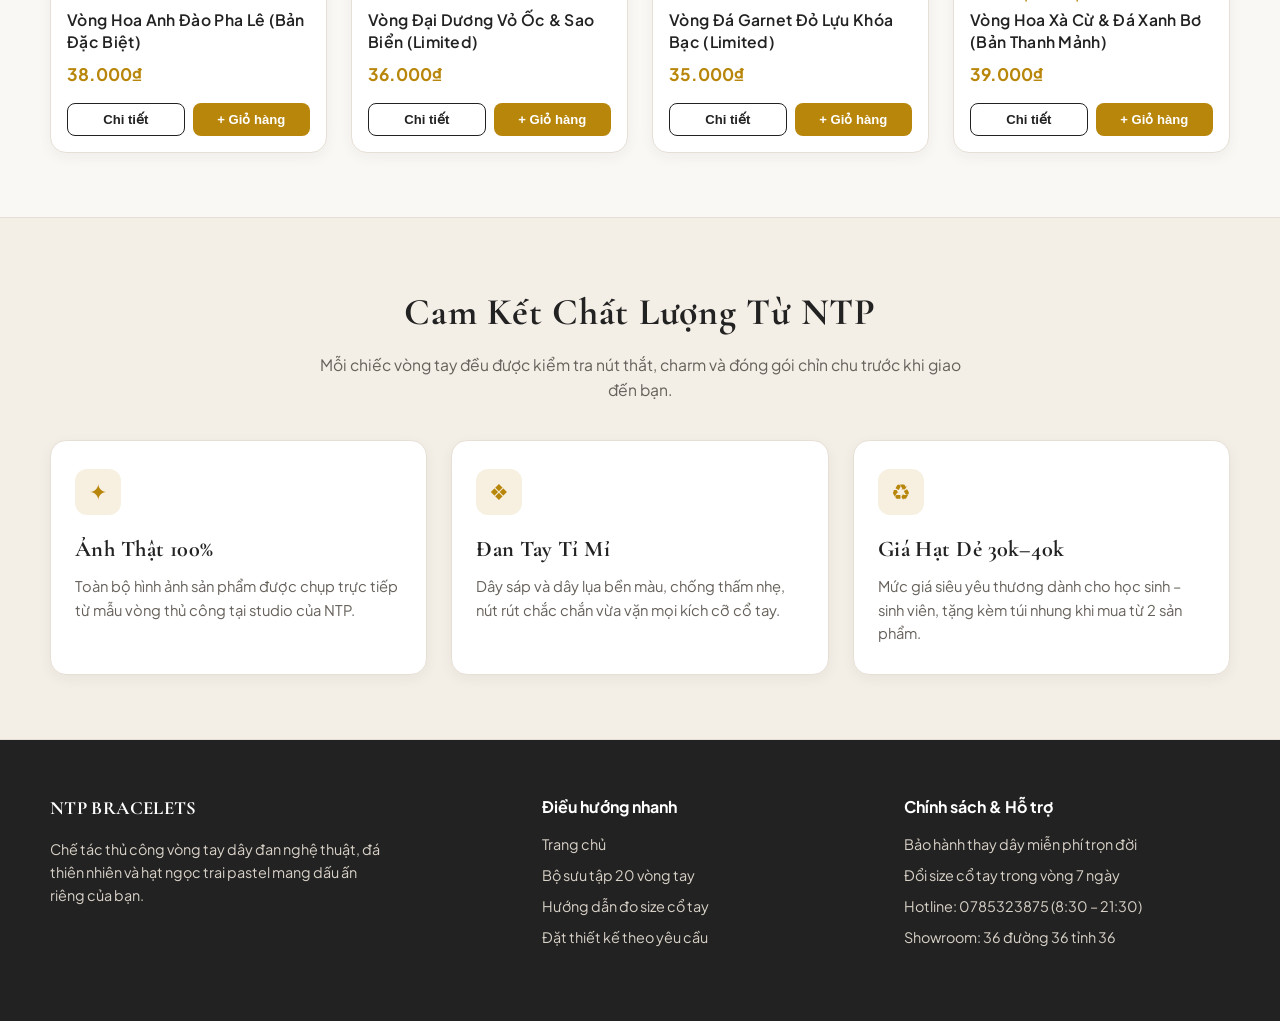
==== commit ab5b4763: "n1" ====
--- a/index.html
+++ b/index.html
@@ -8,7 +8,7 @@
 </head>
 <body>
   <div class="top-bar">
-    Đồng giá ưu đãi chỉ từ <span>30.000₫ – 40.000₫</span> • Freeship toàn quốc khi mua từ 3 vòng tay
+    Đồng giá ưu đãi chỉ từ <span>30.000₫ – 50.000₫</span> • Freeship toàn quốc khi mua từ 3 vòng tay
   </div>
   <header class="site-header">
     <div class="container nav-wrapper">
